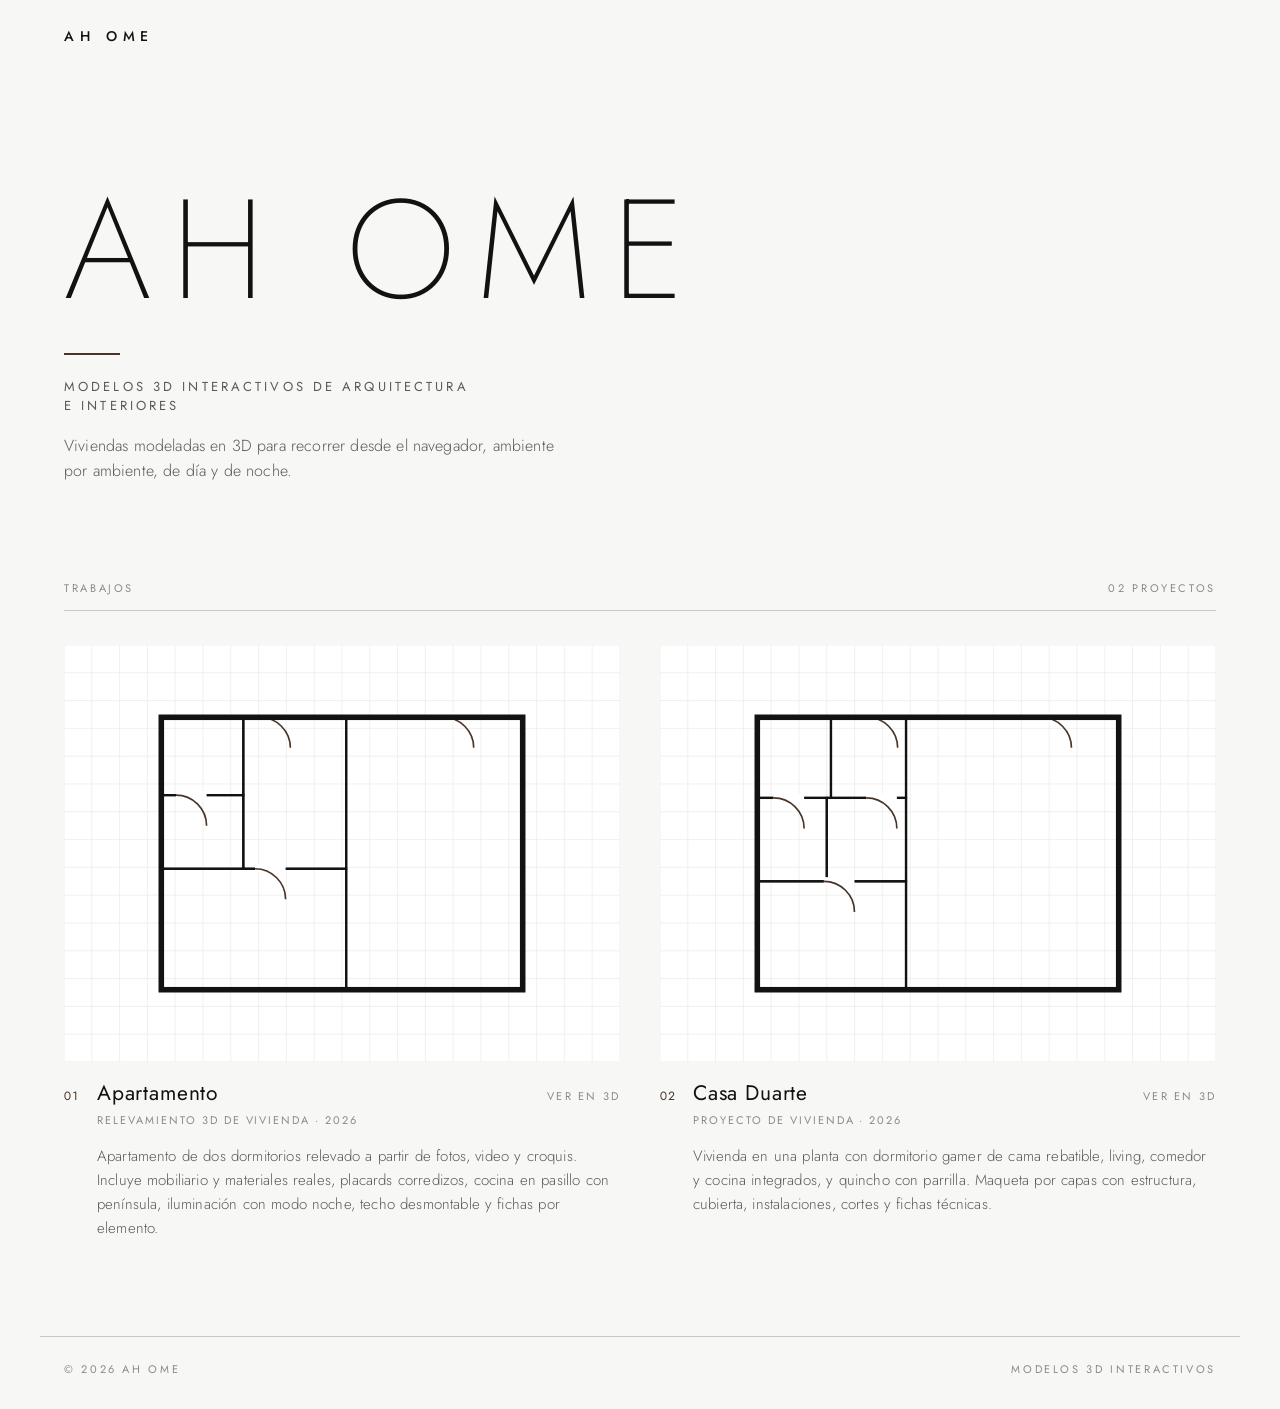
==== index.html @ a1520638 "Sitio AH OME" ====
<!doctype html>
<html lang="es">
<head>
<meta charset="utf-8">
<meta name="viewport" content="width=device-width,initial-scale=1,viewport-fit=cover">
<title>AH OME</title>
<meta name="description" content="AH OME · Modelos 3D interactivos de arquitectura e interiores.">
<meta property="og:type" content="website">
<meta property="og:title" content="AH OME">
<meta property="og:description" content="Modelos 3D interactivos de arquitectura e interiores.">
<link rel="icon" href="data:image/svg+xml,%3Csvg xmlns='http://www.w3.org/2000/svg' viewBox='0 0 32 32'%3E%3Crect width='32' height='32' fill='%23121212'/%3E%3Crect x='7' y='22' width='18' height='2' fill='%234A3428'/%3E%3Ctext x='16' y='19' font-family='Futura,Arial' font-size='11' letter-spacing='1' fill='white' text-anchor='middle'%3EAH%3C/text%3E%3C/svg%3E">
<link rel="preconnect" href="https://fonts.googleapis.com">
<link rel="stylesheet" href="https://fonts.googleapis.com/css2?family=Jost:wght@200;300;400;500&display=swap">
<link rel="stylesheet" href="estilo.css">
<script src="config.js"></script>
<script src="trabajos.js"></script>
<script src="sitio.js"></script>
</head>
<body>
  <header class="cabecera envoltura">
    <div class="fila">
      <a class="marca" href="./" id="marca"></a>
      <nav class="contacto" id="contacto" aria-label="Contacto"></nav>
    </div>
  </header>
  <main>
    <section class="portada envoltura">
      <h1 id="nombre"></h1>
      <div class="detalle" aria-hidden="true"></div>
      <p class="bajada" id="bajada"></p>
      <p class="texto" id="presentacion"></p>
    </section>
    <section class="seccion envoltura" aria-labelledby="rt">
      <div class="rotulo"><span class="etiqueta" id="rt">Trabajos</span><span class="etiqueta" id="cuenta"></span></div>
      <div class="grilla" id="grilla"><div class="vacio etiqueta">Cargando</div></div>
    </section>
  </main>
  <footer class="pie envoltura"><span class="etiqueta" id="pie-nombre"></span><span class="etiqueta">Modelos 3D interactivos</span></footer>

<script>
(function(){
  const S=window.SITIO||{}, C=S.contacto||{};
  const $=id=>document.getElementById(id);
  const esc=s=>String(s==null?'':s).replace(/[&<>"]/g,c=>({'&':'&amp;','<':'&lt;','>':'&gt;','"':'&quot;'}[c]));
  document.title=S.nombre||'Trabajos';
  $('marca').textContent=S.nombre||'Trabajos';
  $('nombre').textContent=S.nombre||'Trabajos';
  $('bajada').textContent=S.bajada||''; $('bajada').hidden=!S.bajada;
  $('presentacion').textContent=S.presentacion||''; $('presentacion').hidden=!S.presentacion;
  $('pie-nombre').textContent=`© ${new Date().getFullYear()} ${S.nombre||''}`;
  const links=[];
  if(C.email)links.push(`<a href="mailto:${esc(C.email)}">Email</a>`);
  if(C.whatsapp)links.push(`<a href="https://wa.me/${esc(String(C.whatsapp).replace(/\D/g,''))}" target="_blank" rel="noopener">WhatsApp</a>`);
  if(C.instagram)links.push(`<a href="https://instagram.com/${esc(String(C.instagram).replace(/^@/,''))}" target="_blank" rel="noopener">Instagram</a>`);
  $('contacto').innerHTML=links.join('');

  Portfolio.todos().then(items=>{
    const g=$('grilla');
    $('cuenta').textContent=items.length?String(items.length).padStart(2,'0')+(items.length===1?' proyecto':' proyectos'):'';
    if(!items.length){g.innerHTML='<div class="vacio etiqueta">Todavía no hay trabajos cargados</div>';return;}
    g.innerHTML='';
    items.forEach((t,i)=>{
      const a=document.createElement('a'); a.className='tarjeta'; a.href=`ver.html?t=${encodeURIComponent(t.id)}`;
      a.innerHTML=`<div class="img">${Portfolio.planta(t.id)}<img alt="" loading="lazy"></div>
        <div class="pie-t"><span class="num">${String(i+1).padStart(2,'0')}</span><h2>${esc(t.titulo)}</h2><span class="ir">Ver en 3D</span>
        <div class="meta">${esc(Portfolio.meta(t))}</div>${t.descripcion?`<p>${esc(t.descripcion)}</p>`:''}</div>`;
      const img=a.querySelector('img'); img.hidden=true;
      img.onload=()=>{img.hidden=false;}; img.onerror=()=>img.remove();
      img.src=`trabajos/${encodeURIComponent(t.id)}/${encodeURIComponent(t.portada)}`;
      g.appendChild(a);
    });
  });
})();
</script>
</body>
</html>
---- estilo.css ----
/* AH OME — blanco, grises, negro; marrón oscuro sólo en detalles (líneas, números, hover) */
:root{
  --blanco:#FFFFFF; --fondo:#F7F7F6; --gris-1:#EDEDEB; --gris-2:#C9C9C6; --gris-3:#8A8A87; --gris-4:#5A5A58;
  --negro:#121212; --cafe:#4A3428;
  --f:"Jost","Futura","Century Gothic",system-ui,sans-serif;
  color-scheme:light;
}
*{box-sizing:border-box}
html,body{margin:0}
body{background:var(--fondo);color:var(--negro);font:300 16px/1.6 var(--f);-webkit-font-smoothing:antialiased;letter-spacing:.01em}
a{color:inherit}
:focus-visible{outline:1px solid var(--cafe);outline-offset:4px}
.envoltura{max-width:1200px;margin:0 auto;padding-left:max(24px,env(safe-area-inset-left,0px));padding-right:max(24px,env(safe-area-inset-right,0px))}
.etiqueta{font:400 11px var(--f);letter-spacing:.24em;text-transform:uppercase;color:var(--gris-3)}

/* encabezado */
.cabecera{padding-block:max(26px,env(safe-area-inset-top,0px)) 0}
.cabecera .fila{display:flex;justify-content:space-between;align-items:center;gap:16px;flex-wrap:wrap}
.marca{font:500 14px var(--f);letter-spacing:.42em;text-transform:uppercase;text-decoration:none;white-space:nowrap}
.contacto{display:flex;gap:22px;flex-wrap:wrap}
.contacto a{font:400 11px var(--f);letter-spacing:.2em;text-transform:uppercase;text-decoration:none;color:var(--gris-4);padding-bottom:2px;border-bottom:1px solid transparent;transition:color .2s,border-color .2s}
.contacto a:hover{color:var(--negro);border-color:var(--cafe)}

/* portada */
.portada{padding-block:clamp(64px,12vw,140px) clamp(48px,8vw,96px)}
.portada h1{margin:0;font:200 clamp(54px,11vw,148px)/.9 var(--f);letter-spacing:.14em;text-transform:uppercase;white-space:nowrap}
.portada .detalle{width:56px;height:2px;background:var(--cafe);margin:clamp(26px,4vw,40px) 0 22px}
.portada .bajada{margin:0;font:400 13px var(--f);letter-spacing:.24em;text-transform:uppercase;color:var(--gris-4);max-width:52ch}
.portada .texto{margin:18px 0 0;color:var(--gris-4);max-width:56ch;font-size:16px}

/* trabajos */
.seccion{padding-block:0 96px}
.rotulo{display:flex;justify-content:space-between;align-items:baseline;padding-bottom:14px;margin-bottom:34px;border-bottom:1px solid var(--gris-2)}
.grilla{display:grid;grid-template-columns:repeat(auto-fill,minmax(min(100%,360px),1fr));gap:56px 40px}
.tarjeta{display:flex;flex-direction:column;text-decoration:none;color:inherit;min-width:0}
.tarjeta .img{position:relative;aspect-ratio:4/3;max-width:100%;background:var(--blanco);overflow:hidden}
.tarjeta .img img,.tarjeta .img svg{position:absolute;inset:0;width:100%;height:100%;object-fit:cover;display:block;transition:transform .6s cubic-bezier(.2,.7,.2,1)}
.tarjeta:hover .img img,.tarjeta:hover .img svg{transform:scale(1.025)}
.tarjeta .pie-t{display:grid;grid-template-columns:auto 1fr auto;gap:16px;align-items:baseline;padding-top:18px}
.tarjeta .num{font:400 12px var(--f);letter-spacing:.12em;color:var(--cafe);font-variant-numeric:tabular-nums}
.tarjeta h2{margin:0;font:400 21px/1.25 var(--f);letter-spacing:.04em}
.tarjeta .ir{font:400 11px var(--f);letter-spacing:.2em;text-transform:uppercase;color:var(--gris-3);transition:color .2s}
.tarjeta:hover .ir{color:var(--cafe)}
.tarjeta .meta{grid-column:2/4;margin-top:-10px;font:400 11px var(--f);letter-spacing:.18em;text-transform:uppercase;color:var(--gris-3)}
.tarjeta p{grid-column:2/4;margin:0;color:var(--gris-4);font-size:15px;max-width:58ch}
.vacio{padding:48px;border:1px solid var(--gris-1);color:var(--gris-3);text-align:center}
.pie{border-top:1px solid var(--gris-2);padding-block:24px max(32px,env(safe-area-inset-bottom,0px));display:flex;justify-content:space-between;gap:12px;flex-wrap:wrap}
@media (max-width:560px){.tarjeta .ir{display:none}.contacto{gap:16px}}
@media (prefers-reduced-motion: reduce){*{transition:none!important}}

/* visor */
.visor{height:100%;display:flex;flex-direction:column}
html.alto,html.alto body{height:100%;overflow:hidden}
.barra{display:flex;align-items:center;gap:18px;padding-block:max(10px,env(safe-area-inset-top,0px)) 10px;padding-left:max(20px,env(safe-area-inset-left,0px));padding-right:max(20px,env(safe-area-inset-right,0px));background:var(--blanco);border-bottom:1px solid var(--gris-1);min-height:58px}
.barra .volver{font:500 13px var(--f);letter-spacing:.42em;text-transform:uppercase;text-decoration:none;white-space:nowrap}
.barra .titulo{min-width:0;flex:1;display:flex;flex-direction:column;line-height:1.25;padding-left:18px;border-left:2px solid var(--cafe)}
.barra .titulo b{font:400 16px var(--f);letter-spacing:.04em;white-space:nowrap;overflow:hidden;text-overflow:ellipsis}
.barra .titulo span{font:400 10.5px var(--f);letter-spacing:.18em;text-transform:uppercase;color:var(--gris-3);white-space:nowrap;overflow:hidden;text-overflow:ellipsis}
.barra .acciones{display:flex;gap:8px}
.boton{font:400 11px var(--f);letter-spacing:.18em;text-transform:uppercase;background:transparent;color:var(--negro);border:1px solid var(--gris-2);padding:9px 14px;cursor:pointer;white-space:nowrap;transition:border-color .2s,background .2s,color .2s}
.boton:hover{border-color:var(--negro)}
.boton.lleno{background:var(--negro);color:var(--blanco);border-color:var(--negro)}
.boton.lleno:hover{background:var(--cafe);border-color:var(--cafe)}
.escena{position:relative;flex:1;min-height:0;background:var(--fondo)}
.escena iframe{position:absolute;inset:0;width:100%;height:100%;border:0;display:block}
.ficha{position:absolute;left:max(20px,env(safe-area-inset-left,0px));bottom:max(20px,env(safe-area-inset-bottom,0px));width:min(380px,calc(100% - 40px));background:var(--blanco);padding:22px 24px;box-shadow:0 18px 40px rgba(0,0,0,.10);z-index:2;border-top:2px solid var(--cafe)}
.ficha h3{margin:0 0 6px;font:400 20px var(--f);letter-spacing:.04em}
.ficha .meta{font:400 10.5px var(--f);letter-spacing:.18em;text-transform:uppercase;color:var(--gris-3)}
.ficha p{margin:12px 0 0;font-size:15px;color:var(--gris-4)}
.ficha .cerrar{position:absolute;top:10px;right:10px;border:0;background:none;font:300 22px var(--f);line-height:1;cursor:pointer;color:var(--gris-3);padding:4px 6px}
.aviso{position:fixed;left:50%;bottom:max(24px,env(safe-area-inset-bottom,0px));transform:translateX(-50%);background:var(--negro);color:var(--blanco);font:400 11px var(--f);letter-spacing:.18em;text-transform:uppercase;padding:11px 16px;z-index:5}
.cargando{position:absolute;inset:0;display:grid;place-items:center;font:400 11px var(--f);letter-spacing:.24em;text-transform:uppercase;color:var(--gris-3)}
@media (max-width:620px){.barra .acciones .opcional{display:none}body.abierto #b-compartir{display:none}#volver{display:none}.barra{gap:12px}.barra .titulo span{display:none}.boton{padding:9px 11px}}
/* acceso con clave */
.fondo-portada{position:absolute;inset:0;background:var(--blanco)}
.fondo-portada img,.fondo-portada svg{width:100%;height:100%;object-fit:cover;display:block}
.fondo-portada::after{content:"";position:absolute;inset:0;background:rgba(247,247,246,.55)}
.candado{position:absolute;left:50%;top:50%;transform:translate(-50%,-50%);width:min(420px,calc(100% - 40px));background:var(--blanco);padding:30px 30px 26px;border-top:2px solid var(--cafe);box-shadow:0 24px 60px rgba(0,0,0,.12);z-index:2}
.candado h2{margin:10px 0 6px;font:300 26px/1.2 var(--f);letter-spacing:.04em}
.candado p{margin:0 0 20px;color:var(--gris-4);font-size:15px}
.candado .campo{display:flex;gap:8px}
.candado input{flex:1;min-width:0;font:400 16px var(--f);letter-spacing:.06em;padding:10px 12px;border:1px solid var(--gris-2);background:var(--blanco);color:var(--negro);border-radius:0}
.candado input:focus{outline:none;border-color:var(--cafe)}
.candado .boton:disabled{opacity:.6;cursor:wait}
.candado .error{min-height:20px;margin-top:10px;font-size:13px;color:var(--cafe)}
.escena .salir{position:absolute;top:max(12px,env(safe-area-inset-top,0px));right:max(12px,env(safe-area-inset-right,0px));z-index:3;background:var(--blanco)}
body.completa .escena{position:fixed;inset:0;z-index:20}
/* material para publicar */
.panel-mat{position:absolute;right:max(20px,env(safe-area-inset-right,0px));top:20px;width:min(300px,calc(100% - 40px));background:var(--blanco);padding:22px 22px 20px;box-shadow:0 18px 40px rgba(0,0,0,.12);z-index:4;border-top:2px solid var(--cafe)}
.panel-mat p{margin:8px 0 16px;font-size:14px;color:var(--gris-4)}
.panel-mat small{display:block;margin-top:12px;font-size:12px;color:var(--gris-3);line-height:1.45}
.boton.ancho{display:block;width:100%;margin-top:8px;padding:12px}
.boton:disabled{opacity:.6;cursor:wait}
.panel-mat .cerrar{position:absolute;top:8px;right:8px;border:0;background:none;font:300 22px var(--f);line-height:1;cursor:pointer;color:var(--gris-3);padding:4px 6px}
.grabando{position:absolute;left:50%;top:14px;transform:translateX(-50%);z-index:5;display:flex;align-items:center;gap:12px;background:var(--negro);color:var(--blanco);padding:8px 8px 8px 14px;font:400 12px var(--f);letter-spacing:.12em;font-variant-numeric:tabular-nums}
.grabando .punto{width:9px;height:9px;border-radius:50%;background:#C0392B;animation:lat 1s infinite}
.grabando button{font:400 11px var(--f);letter-spacing:.16em;text-transform:uppercase;background:var(--blanco);color:var(--negro);border:0;padding:8px 12px;cursor:pointer}
@keyframes lat{50%{opacity:.25}}
[hidden]{display:none!important}
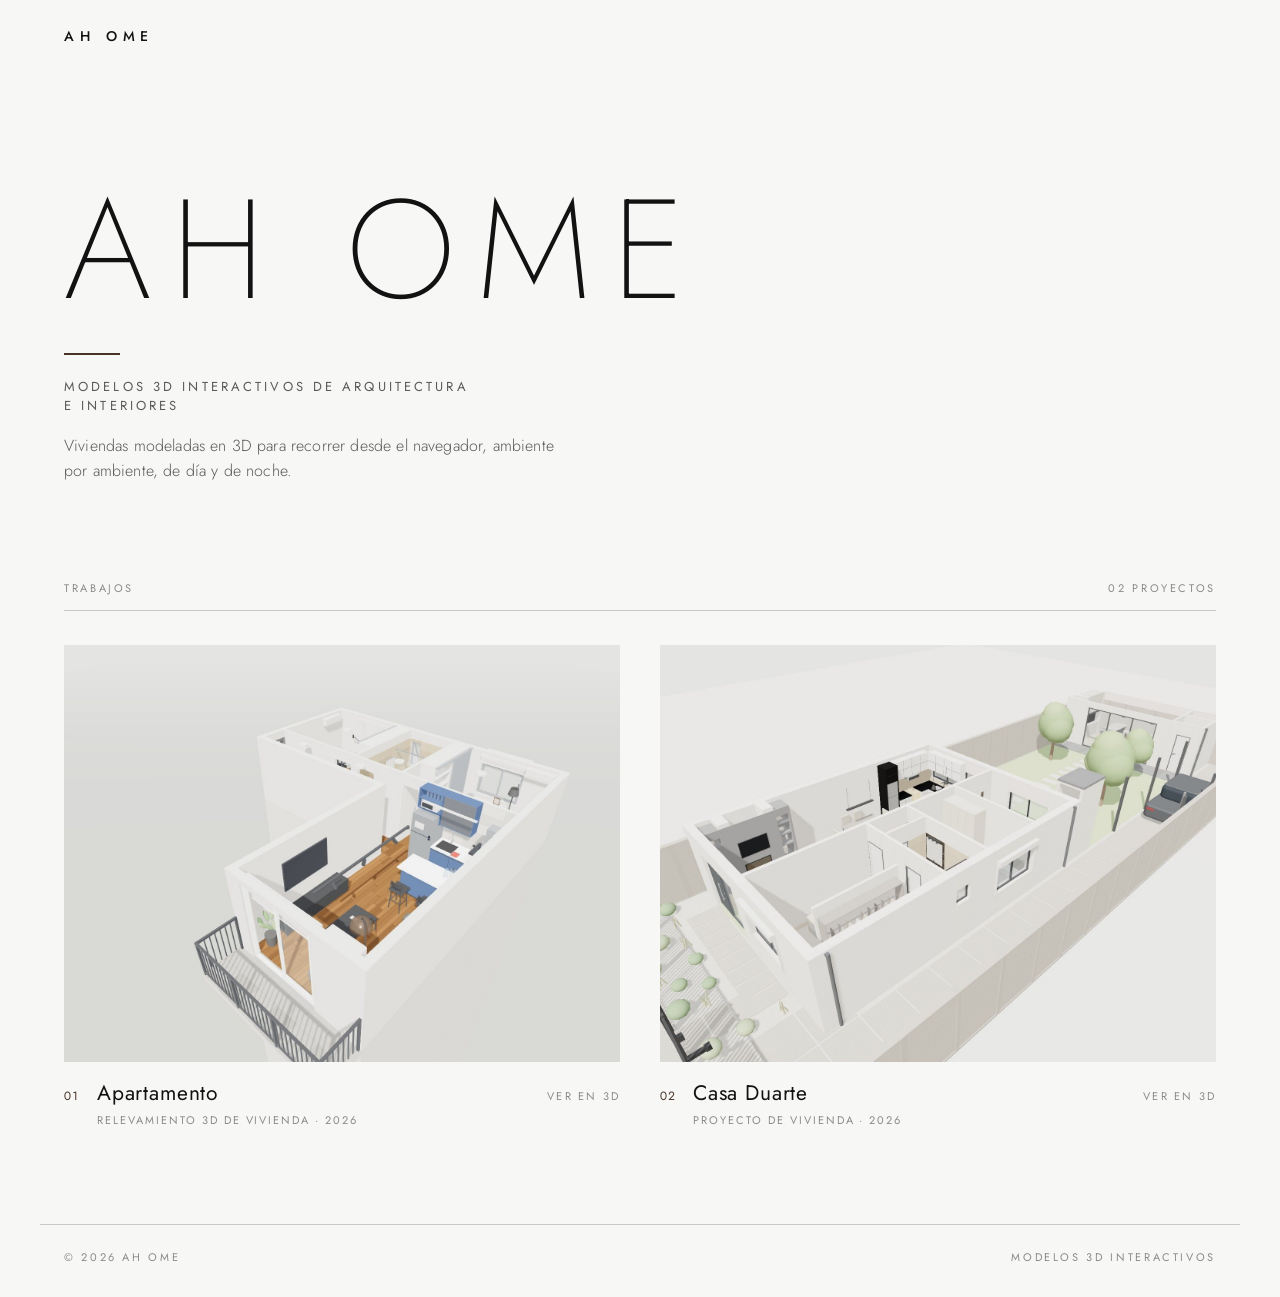
==== commit 91824a7b: "Portadas de los proyectos y tarjetas sin texto" ====
--- a/index.html
+++ b/index.html
@@ -61,9 +61,9 @@
     g.innerHTML='';
     items.forEach((t,i)=>{
       const a=document.createElement('a'); a.className='tarjeta'; a.href=`ver.html?t=${encodeURIComponent(t.id)}`;
-      a.innerHTML=`<div class="img">${Portfolio.planta(t.id)}<img alt="" loading="lazy"></div>
+      a.innerHTML=`<div class="img">${Portfolio.planta(t.id)}<img alt="" decoding="async"></div>
         <div class="pie-t"><span class="num">${String(i+1).padStart(2,'0')}</span><h2>${esc(t.titulo)}</h2><span class="ir">Ver en 3D</span>
-        <div class="meta">${esc(Portfolio.meta(t))}</div>${t.descripcion?`<p>${esc(t.descripcion)}</p>`:''}</div>`;
+        <div class="meta">${esc(Portfolio.meta(t))}</div></div>`;
       const img=a.querySelector('img'); img.hidden=true;
       img.onload=()=>{img.hidden=false;}; img.onerror=()=>img.remove();
       img.src=`trabajos/${encodeURIComponent(t.id)}/${encodeURIComponent(t.portada)}`;
